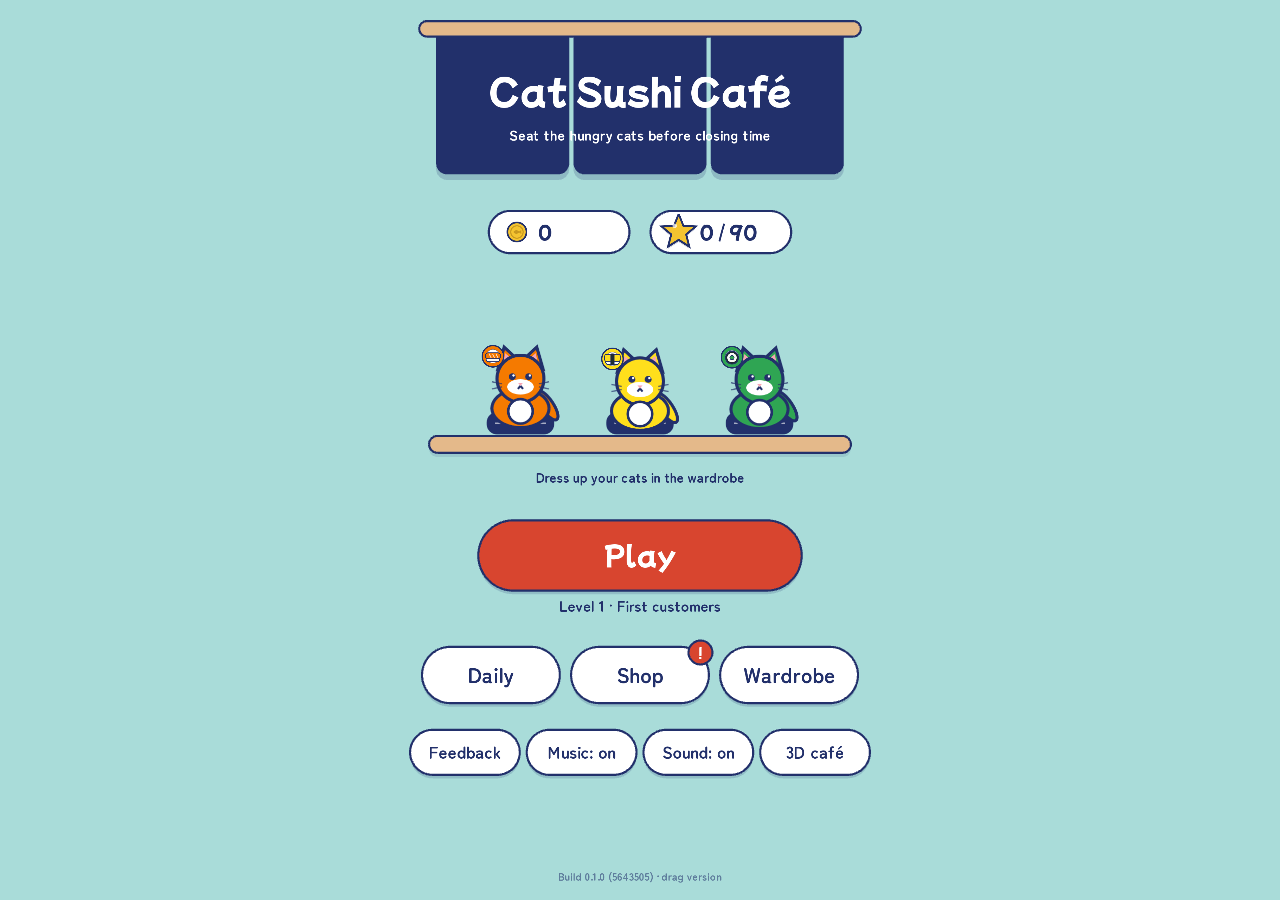
==== drag/index.html @ 8b05ab79 "Play-test build 0.1.0 (5643505)" ====
<!doctype html>
<html lang="en">
  <head>
    <meta charset="UTF-8" />
    <meta name="viewport" content="width=device-width, initial-scale=1.0, viewport-fit=cover, user-scalable=no" />
    <meta name="theme-color" content="#A9DCD9" />
    <!-- Add to Home Screen: full screen, portrait, café icon (iPhone testers play from a web link). -->
    <link rel="manifest" href="manifest.webmanifest" />
    <link rel="apple-touch-icon" href="apple-touch-icon.png" />
    <meta name="mobile-web-app-capable" content="yes" />
    <meta name="apple-mobile-web-app-capable" content="yes" />
    <meta name="apple-mobile-web-app-title" content="Sushi Drag" />
    <meta name="apple-mobile-web-app-status-bar-style" content="default" />
    <title>Cat Sushi Café (drag)</title>
    <style>html,body{touch-action:none;-webkit-user-select:none;user-select:none;-webkit-tap-highlight-color:transparent;background:#a9dcd9;height:100%;margin:0;overflow:hidden}#game{inset:env(safe-area-inset-top) env(safe-area-inset-right) env(safe-area-inset-bottom) env(safe-area-inset-left);position:fixed}</style>
    <script type="module" crossorigin src="./assets/index-BCCBLOv3.js"></script>
    <link rel="stylesheet" crossorigin href="./assets/index-C7m6TILp.css">
  </head>
  <body>
    <div id="game"></div>
  </body>
</html>
---- drag/assets/index-C7m6TILp.css ----
@font-face{font-family:Mochiy Pop One;font-style:normal;font-display:swap;font-weight:400;src:url(./mochiy-pop-one-latin-400-normal-B-XEkQuZ.woff2)format("woff2"),url(./mochiy-pop-one-latin-400-normal-D7_dByCQ.woff)format("woff")}@font-face{font-family:Zen Maru Gothic;font-style:normal;font-display:swap;font-weight:500;src:url(./zen-maru-gothic-latin-500-normal-SHJzRquW.woff2)format("woff2"),url(./zen-maru-gothic-latin-500-normal-D59FZFUh.woff)format("woff")}@font-face{font-family:Zen Maru Gothic;font-style:normal;font-display:swap;font-weight:700;src:url(./zen-maru-gothic-latin-700-normal-CSiy1nnP.woff2)format("woff2"),url(./zen-maru-gothic-latin-700-normal-Cb4EHpDE.woff)format("woff")}
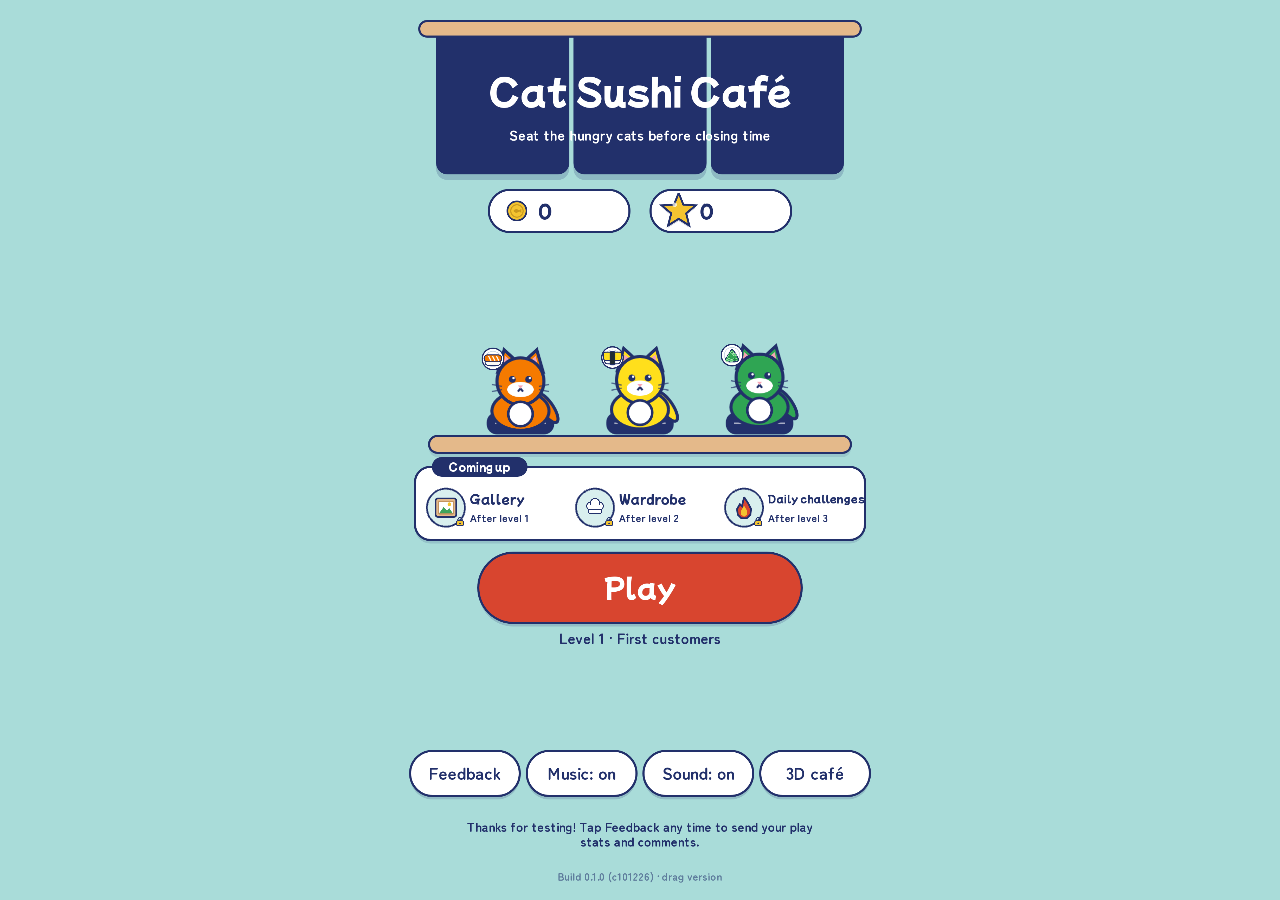
==== commit 7eab1e37: "Play-test build 0.1.0 (c101226)" ====
--- a/drag/index.html
+++ b/drag/index.html
@@ -13,7 +13,7 @@
     <meta name="apple-mobile-web-app-status-bar-style" content="default" />
     <title>Cat Sushi Café (drag)</title>
     <style>html,body{touch-action:none;-webkit-user-select:none;user-select:none;-webkit-tap-highlight-color:transparent;background:#a9dcd9;height:100%;margin:0;overflow:hidden}#game{inset:env(safe-area-inset-top) env(safe-area-inset-right) env(safe-area-inset-bottom) env(safe-area-inset-left);position:fixed}</style>
-    <script type="module" crossorigin src="./assets/index-BCCBLOv3.js"></script>
+    <script type="module" crossorigin src="./assets/index-ClueoKgT.js"></script>
     <link rel="stylesheet" crossorigin href="./assets/index-C7m6TILp.css">
   </head>
   <body>
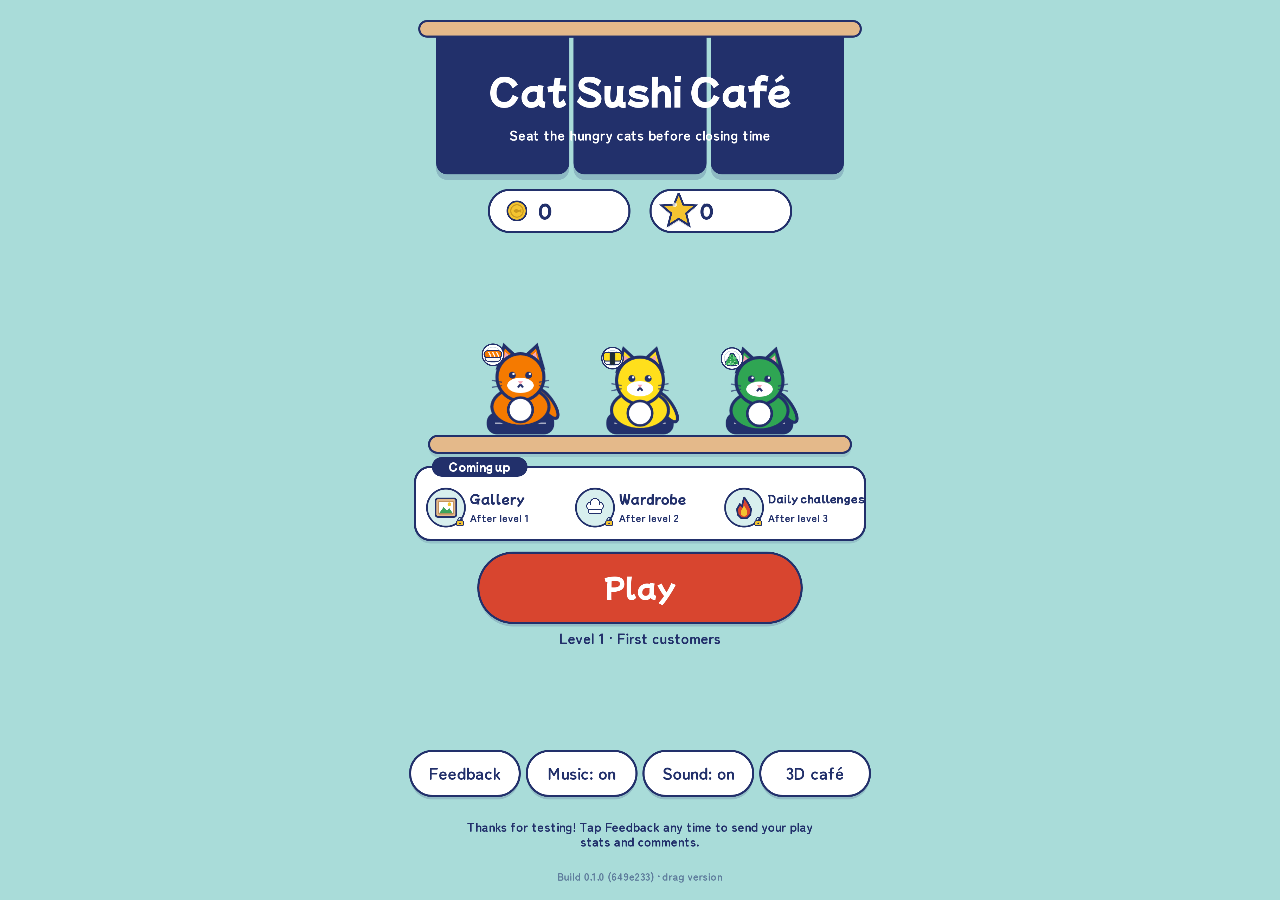
==== commit af22ed94: "Play-test build 0.1.0 (649e233)" ====
--- a/drag/index.html
+++ b/drag/index.html
@@ -13,7 +13,7 @@
     <meta name="apple-mobile-web-app-status-bar-style" content="default" />
     <title>Cat Sushi Café (drag)</title>
     <style>html,body{touch-action:none;-webkit-user-select:none;user-select:none;-webkit-tap-highlight-color:transparent;background:#a9dcd9;height:100%;margin:0;overflow:hidden}#game{inset:env(safe-area-inset-top) env(safe-area-inset-right) env(safe-area-inset-bottom) env(safe-area-inset-left);position:fixed}</style>
-    <script type="module" crossorigin src="./assets/index-ClueoKgT.js"></script>
+    <script type="module" crossorigin src="./assets/index-CNTsKb15.js"></script>
     <link rel="stylesheet" crossorigin href="./assets/index-C7m6TILp.css">
   </head>
   <body>
